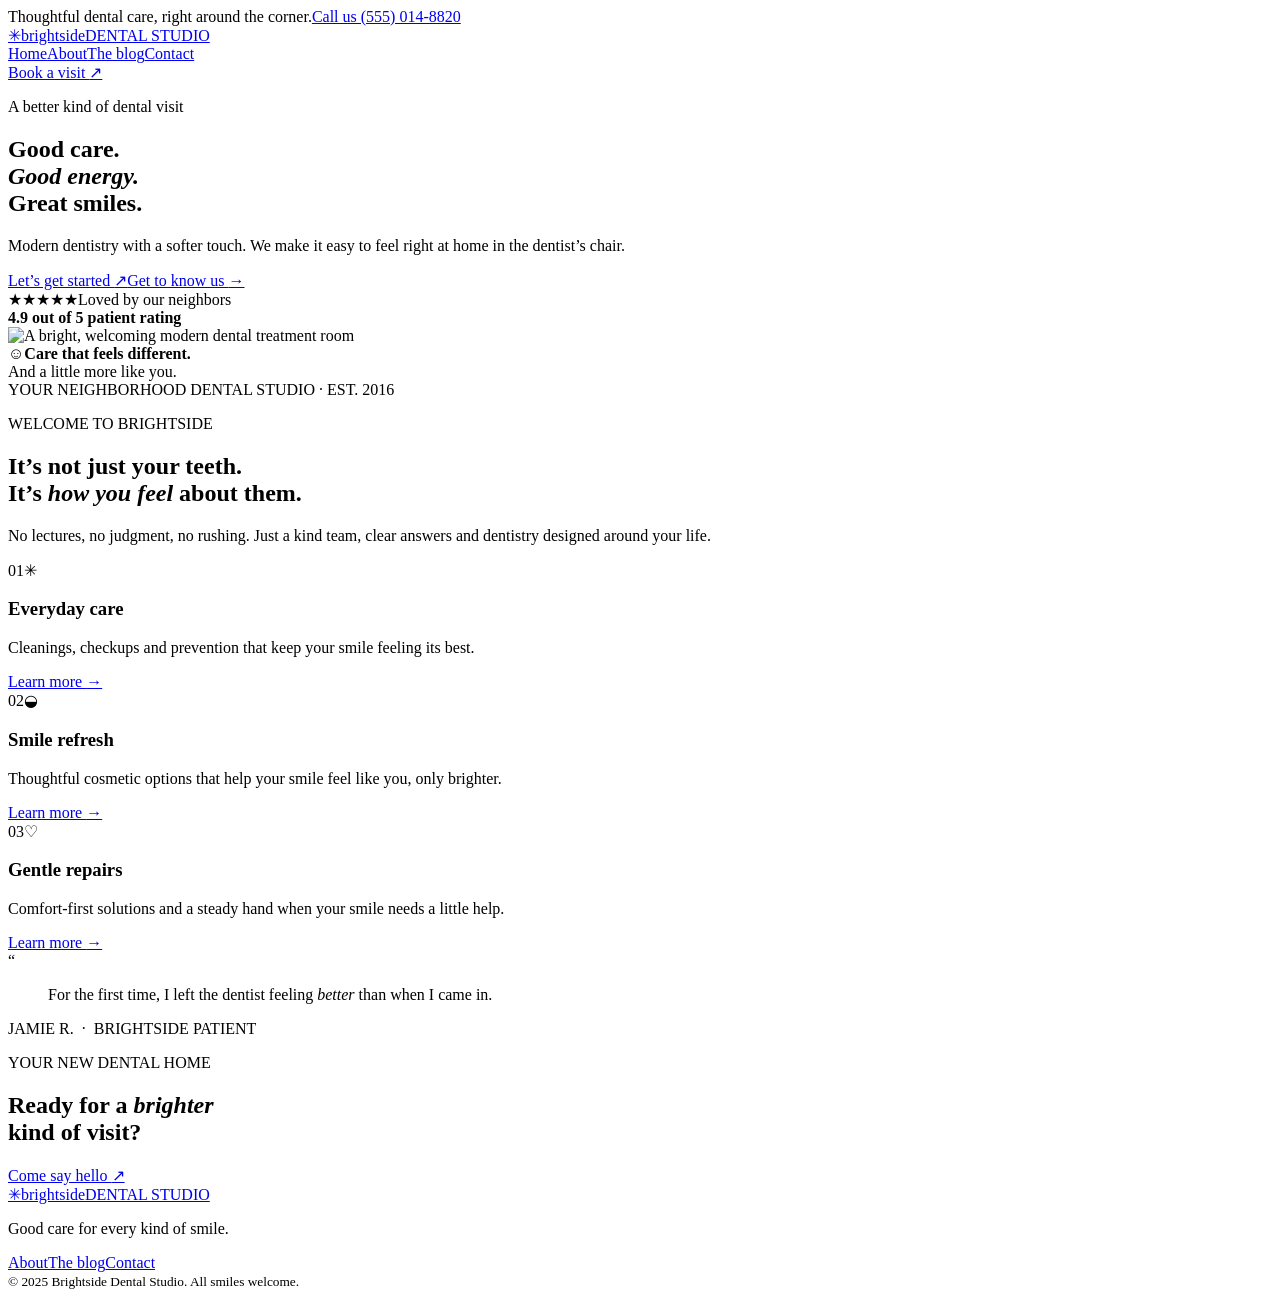
==== index.html @ 727a87dc "Add files via upload" ====
<!doctype html>
<html lang="en">
<head>
  <meta charset="utf-8">
  <meta name="viewport" content="width=device-width, initial-scale=1">
  <meta name="description" content="Gentle, thoughtful dental care for every smile at Brightside Dental Studio.">
  <title>Brightside Dental Studio | Feel good about your smile</title>
  <link rel="stylesheet" href="style/dental.css">
</head>
<body>
  <div class="topbar"><span>Thoughtful dental care, right around the corner.</span><a href="contact.html">Call us (555) 014-8820</a></div>
  <header class="site-header">
    <a class="brand" href="ai.html" aria-label="Brightside Dental Studio home"><span class="brand-mark">✳</span><span>brightside<span class="brand-small">DENTAL STUDIO</span></span></a>
    <nav class="main-nav" aria-label="Main navigation"><a class="active" href="ai.html">Home</a><a href="about.html">About</a><a href="blog.html">The blog</a><a href="contact.html">Contact</a></nav>
    <a class="button button-dark header-cta" href="contact.html">Book a visit <span aria-hidden="true">↗</span></a>
  </header>
  <main>
    <section class="hero">
      <div class="hero-copy">
        <p class="eyebrow"><span class="eyebrow-dot"></span> A better kind of dental visit</p>
        <h1>Good care.<br><em>Good energy.</em><br>Great smiles.</h1>
        <p class="hero-text">Modern dentistry with a softer touch. We make it easy to feel right at home in the dentist’s chair.</p>
        <div class="hero-actions"><a class="button button-dark" href="contact.html">Let’s get started <span aria-hidden="true">↗</span></a><a class="text-link" href="about.html">Get to know us <span aria-hidden="true">→</span></a></div>
        <div class="hero-note"><span class="note-stars" aria-label="5 stars">★★★★★</span><span>Loved by our neighbors<br><strong>4.9 out of 5 patient rating</strong></span></div>
      </div>
      <div class="hero-visual">
        <img src="https://images.unsplash.com/photo-1606811971618-4486d14f3f99?auto=format&amp;fit=crop&amp;w=1200&amp;q=85" alt="A bright, welcoming modern dental treatment room">
        <div class="floating-card"><span class="floating-icon">☺</span><span><strong>Care that feels different.</strong><br>And a little more like you.</span></div>
        <span class="visual-caption">YOUR NEIGHBORHOOD DENTAL STUDIO · EST. 2016</span>
      </div>
    </section>
    <section class="welcome section-pad">
      <p class="eyebrow">WELCOME TO BRIGHTSIDE</p>
      <h2>It’s not just your teeth.<br>It’s <em>how you feel</em> about them.</h2>
      <p class="section-intro">No lectures, no judgment, no rushing. Just a kind team, clear answers and dentistry designed around your life.</p>
      <div class="service-grid">
        <article class="service-card"><span class="service-number">01</span><span class="service-icon">✳</span><h3>Everyday care</h3><p>Cleanings, checkups and prevention that keep your smile feeling its best.</p><a href="about.html" aria-label="Learn about everyday care">Learn more <span>→</span></a></article>
        <article class="service-card"><span class="service-number">02</span><span class="service-icon">◒</span><h3>Smile refresh</h3><p>Thoughtful cosmetic options that help your smile feel like you, only brighter.</p><a href="about.html" aria-label="Learn about smile refresh services">Learn more <span>→</span></a></article>
        <article class="service-card"><span class="service-number">03</span><span class="service-icon">♡</span><h3>Gentle repairs</h3><p>Comfort-first solutions and a steady hand when your smile needs a little help.</p><a href="about.html" aria-label="Learn about gentle repairs">Learn more <span>→</span></a></article>
      </div>
    </section>
    <section class="quote-band"><span class="quote-mark">“</span><blockquote>For the first time, I left the dentist feeling <em>better</em> than when I came in.</blockquote><p>JAMIE R. &nbsp;·&nbsp; BRIGHTSIDE PATIENT</p></section>
    <section class="visit-cta"><div><p class="eyebrow">YOUR NEW DENTAL HOME</p><h2>Ready for a <em>brighter</em><br>kind of visit?</h2></div><a class="button button-light" href="contact.html">Come say hello <span aria-hidden="true">↗</span></a></section>
  </main>
  <footer class="site-footer"><a class="brand brand-footer" href="ai.html"><span class="brand-mark">✳</span><span>brightside<span class="brand-small">DENTAL STUDIO</span></span></a><p>Good care for every kind of smile.</p><div class="footer-links"><a href="about.html">About</a><a href="blog.html">The blog</a><a href="contact.html">Contact</a></div><small>© 2025 Brightside Dental Studio. All smiles welcome.</small></footer>
</body>
</html>
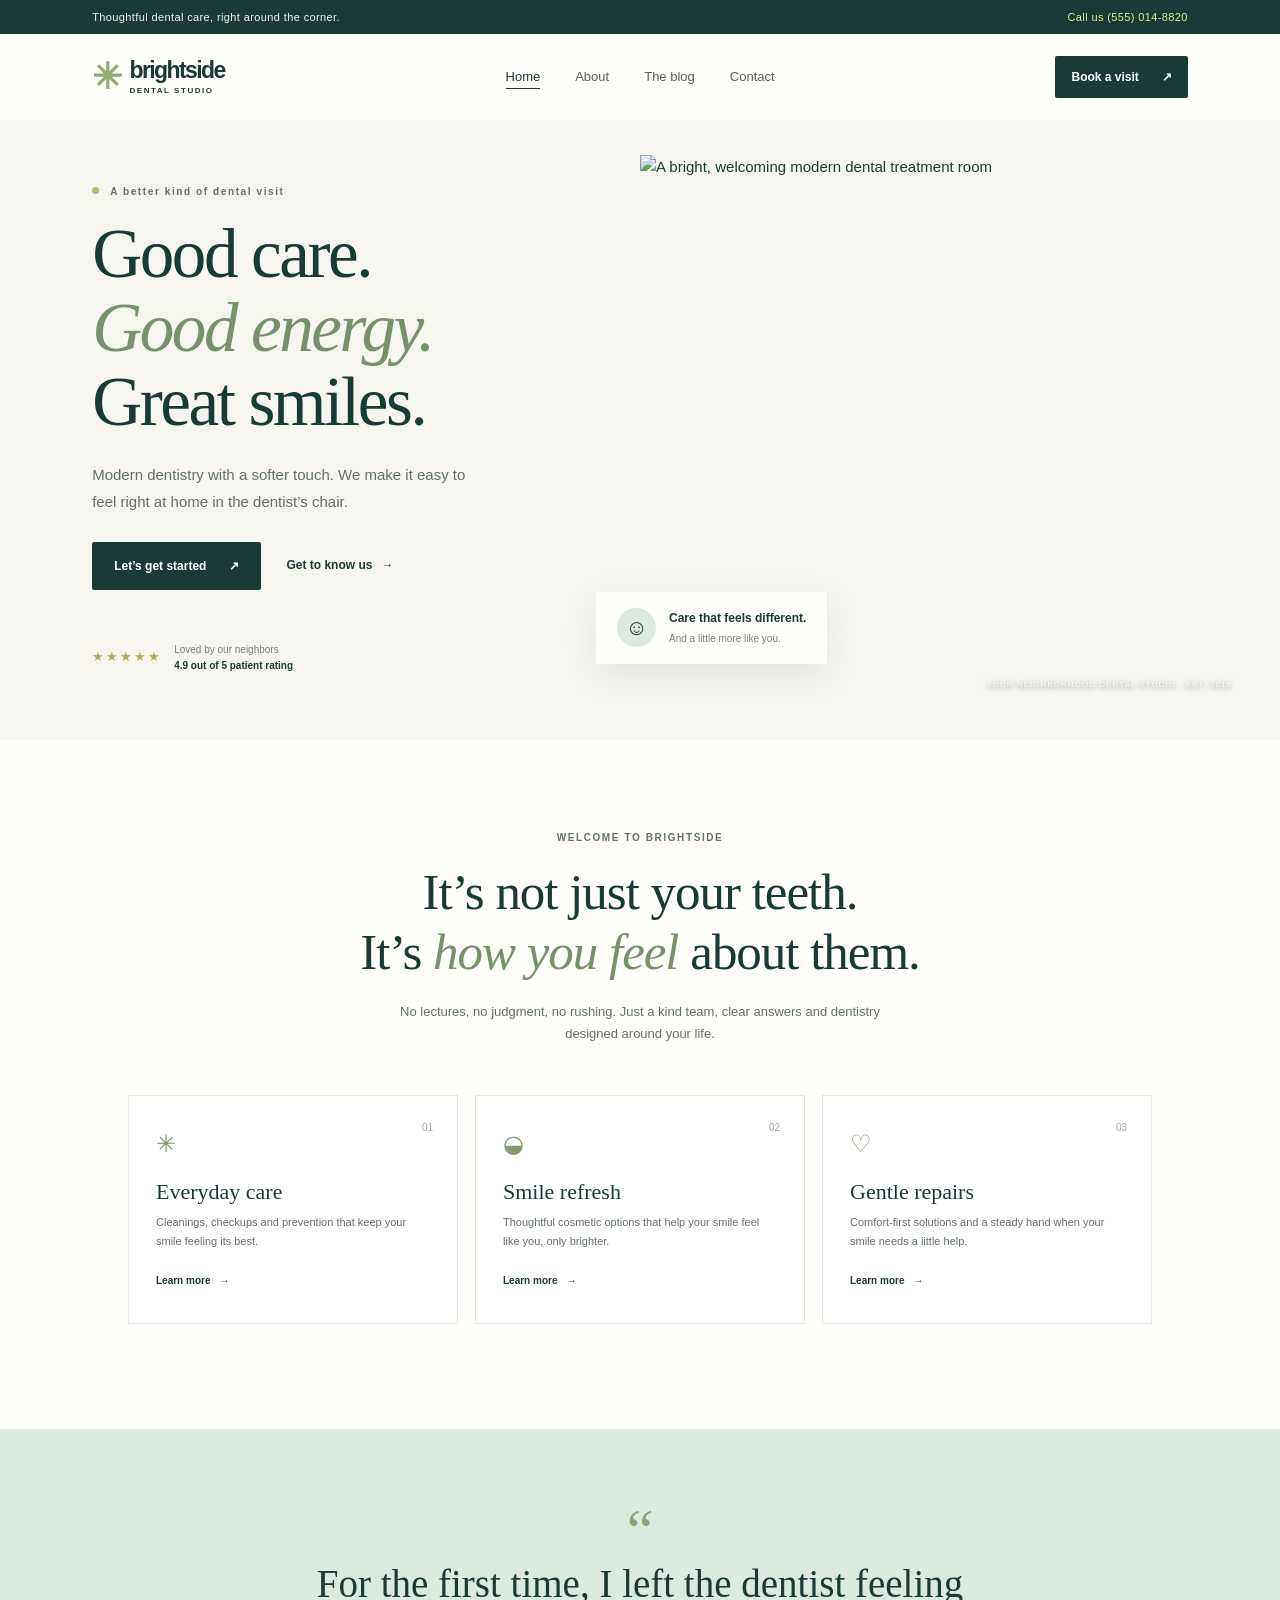
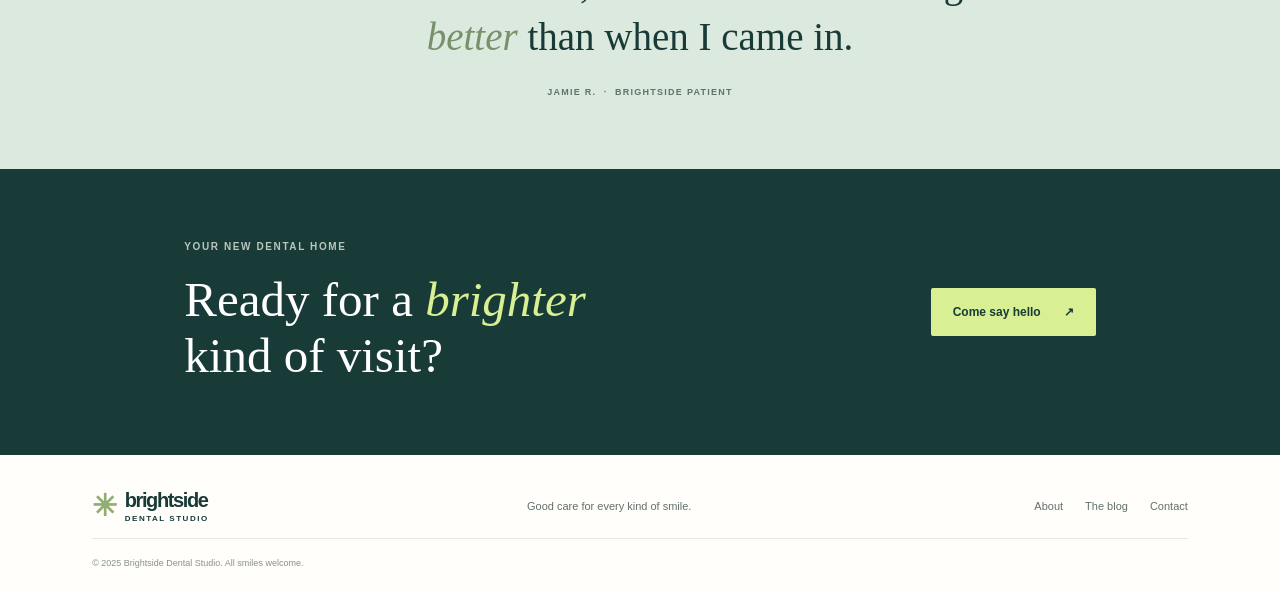
==== commit b2e64f46: "Refactor index.html for improved structure Updated HTML structure and fixed minor formatting issues." ====
--- a/index.html
+++ b/index.html
@@ -5,7 +5,7 @@
   <meta name="viewport" content="width=device-width, initial-scale=1">
   <meta name="description" content="Gentle, thoughtful dental care for every smile at Brightside Dental Studio.">
   <title>Brightside Dental Studio | Feel good about your smile</title>
-  <link rel="stylesheet" href="style/dental.css">
+  <link rel="stylesheet" href="dental.css">
 </head>
 <body>
   <div class="topbar"><span>Thoughtful dental care, right around the corner.</span><a href="contact.html">Call us (555) 014-8820</a></div>
@@ -44,4 +44,4 @@
   </main>
   <footer class="site-footer"><a class="brand brand-footer" href="ai.html"><span class="brand-mark">✳</span><span>brightside<span class="brand-small">DENTAL STUDIO</span></span></a><p>Good care for every kind of smile.</p><div class="footer-links"><a href="about.html">About</a><a href="blog.html">The blog</a><a href="contact.html">Contact</a></div><small>© 2025 Brightside Dental Studio. All smiles welcome.</small></footer>
 </body>
-</html>+</html>
--- a/dental.css
+++ b/dental.css
@@ -0,0 +1,11 @@
+@import url('https://fonts.googleapis.com/css2?family=DM+Sans:wght@400;500;600;700&family=DM+Serif+Display:ital@0;1&display=swap');
+:root{--ink:#193b38;--muted:#62706b;--cream:#f7f5ef;--paper:#fffefa;--green:#dce9df;--lime:#d8ef93;--line:#e7e8df;--serif:'DM Serif Display',Georgia,serif;--sans:'DM Sans',Arial,sans-serif}
+*{box-sizing:border-box}html{scroll-behavior:smooth}body{margin:0;color:var(--ink);background:var(--paper);font-family:var(--sans);font-size:15px;line-height:1.65}a{color:inherit;text-decoration:none}img{display:block;width:100%;object-fit:cover}.topbar{display:flex;justify-content:space-between;align-items:center;padding:8px 7.2%;background:var(--ink);color:#f7f5ef;font-size:11px;letter-spacing:.035em}.topbar a{color:var(--lime)}.site-header{height:86px;padding:0 7.2%;display:flex;align-items:center;justify-content:space-between;background:var(--paper)}.brand{display:inline-flex;gap:9px;align-items:center;color:var(--ink);font-size:23px;font-weight:700;letter-spacing:-.07em;line-height:1}.brand-mark{color:#90ad72;font-size:36px;line-height:.8}.brand-small{display:block;margin-top:5px;font-size:8px;font-weight:600;letter-spacing:.19em}.main-nav{display:flex;align-items:center;gap:35px;color:#56615d;font-size:13px}.main-nav a{transition:color .2s}.main-nav a:hover,.main-nav a.active{color:var(--ink)}.main-nav a.active{box-shadow:0 1px var(--ink)}.button{min-height:48px;display:inline-flex;align-items:center;justify-content:center;gap:23px;padding:0 22px;border:0;border-radius:2px;font:600 12px var(--sans);transition:transform .2s,background .2s;cursor:pointer}.button:hover{transform:translateY(-2px)}.button-dark{color:white;background:var(--ink)}.button-dark:hover{background:#2a514b}.button-light{color:var(--ink);background:var(--lime)}.header-cta{min-height:42px;padding:0 16px}
+.hero{min-height:578px;display:grid;grid-template-columns:1fr 1fr;background:var(--cream)}.hero-copy{align-self:center;max-width:580px;padding:64px 10% 66px 14.4%}.eyebrow{margin:0 0 16px;color:#63726b;font-size:10px;font-weight:700;letter-spacing:.16em}.eyebrow-dot{width:7px;height:7px;display:inline-block;margin-right:7px;border-radius:50%;background:#a4bf7c;vertical-align:1px}h1,h2,h3,p{margin-top:0}h1,h2{font-weight:400}.hero h1,.page-hero h1,.contact-heading h1,.blog-heading h1{margin:0 0 22px;font:400 clamp(50px,5.4vw,75px)/1.07 var(--serif);letter-spacing:-.035em}h1 em,h2 em,blockquote em{color:#77916a;font-weight:400}.hero-text{max-width:390px;margin-bottom:27px;color:var(--muted);font-size:15px;line-height:1.8}.hero-actions{display:flex;align-items:center;gap:25px}.text-link{display:inline-flex;align-items:center;gap:9px;color:var(--ink);font-size:12px;font-weight:700}.text-link span,.service-card a span{transition:transform .2s}.text-link:hover span,.service-card a:hover span{transform:translateX(4px)}.hero-note{display:flex;gap:12px;align-items:center;margin-top:52px;color:#77827c;font-size:10px;line-height:1.6}.hero-note strong{color:var(--ink);font-size:10px}.note-stars{color:#b7a65c;letter-spacing:2px;font-size:13px}.hero-visual{position:relative;min-height:578px;padding:35px 7.5% 35px 0}.hero-visual>img{height:100%;min-height:508px}.floating-card{position:absolute;bottom:76px;left:-44px;display:flex;align-items:center;gap:13px;padding:16px 21px;background:var(--paper);box-shadow:0 10px 35px #18342a16;color:#77827c;font-size:10px;line-height:1.8}.floating-card strong{color:var(--ink);font-size:12px}.floating-icon{width:39px;height:39px;display:grid;place-items:center;border-radius:50%;background:var(--green);color:var(--ink);font-size:22px}.visual-caption{position:absolute;right:7.5%;bottom:48px;color:white;font-size:8px;letter-spacing:.13em;text-shadow:0 1px 5px #0008}
+.section-pad{padding:90px 10% 105px;text-align:center}.welcome h2,.story-copy h2,.values-section h2,.blog-list-heading h2{margin:0;font:400 clamp(36px,4vw,51px)/1.18 var(--serif);letter-spacing:-.02em}.section-intro{max-width:495px;margin:19px auto 51px;color:var(--muted);font-size:13px}.service-grid{display:grid;grid-template-columns:repeat(3,1fr);gap:17px;text-align:left}.service-card{position:relative;min-height:229px;padding:28px 27px 24px;border:1px solid var(--line);background:#fff}.service-number{position:absolute;top:24px;right:24px;color:#a3aaa3;font-size:10px}.service-icon{display:block;margin-bottom:15px;color:#829b70;font-size:24px}.service-card h3{margin-bottom:8px;font:400 22px var(--serif)}.service-card p{margin-bottom:17px;color:var(--muted);font-size:11px;line-height:1.7}.service-card a{display:inline-flex;gap:9px;font-size:10px;font-weight:700}.quote-band{padding:74px 20px 70px;text-align:center;background:var(--green)}.quote-mark{display:block;height:43px;color:#8ca47a;font:60px/.9 var(--serif)}.quote-band blockquote{max-width:650px;margin:12px auto 21px;font:400 clamp(25px,3.2vw,39px)/1.35 var(--serif)}.quote-band p{margin:0;color:#60736a;font-size:9px;font-weight:700;letter-spacing:.14em}.visit-cta{display:flex;align-items:center;justify-content:space-between;padding:70px 14.4%;background:var(--ink);color:white}.visit-cta .eyebrow{color:#b8c5bb}.visit-cta h2{margin:0;font:400 clamp(35px,4vw,49px)/1.15 var(--serif)}.visit-cta h2 em{color:var(--lime)}.site-footer{display:grid;grid-template-columns:1.3fr 1fr 1fr;align-items:center;gap:15px;padding:35px 7.2% 20px}.brand-footer{font-size:20px}.brand-footer .brand-mark{font-size:30px}.site-footer>p{margin:0;color:var(--muted);font-size:11px}.footer-links{display:flex;justify-content:flex-end;gap:22px;color:var(--muted);font-size:11px}.footer-links a:hover{color:var(--ink)}.site-footer small{grid-column:1/-1;padding-top:17px;border-top:1px solid var(--line);color:#89918b;font-size:9px}
+.page-hero{display:grid;grid-template-columns:1fr 1fr;align-items:center;gap:7%;padding:58px 10% 63px 14.4%;background:var(--cream)}.page-hero h1{font-size:clamp(48px,5vw,68px)}.page-hero .hero-text{margin:0}.page-hero img{height:370px}.story-section{display:grid;grid-template-columns:1fr 1fr;align-items:center;gap:10%;padding:95px 14.4%}.story-image img{height:410px}.story-copy h2{margin-bottom:23px}.story-copy>p:not(.eyebrow){color:var(--muted);font-size:13px}.story-copy .text-link{margin-top:8px}.values-section{padding:79px 14.4% 92px;background:var(--cream);text-align:center}.values-section h2{margin-bottom:40px}.values-grid{display:grid;grid-template-columns:repeat(3,1fr);gap:35px;text-align:left}.values-grid article{padding-top:18px;border-top:1px solid #d9ded4}.values-grid article>span{color:#83966d;font-size:10px}.values-grid h3{margin:14px 0 8px;font:400 22px var(--serif)}.values-grid p{margin:0;color:var(--muted);font-size:11px}
+.contact-heading{padding:64px 14.4% 45px;background:var(--cream)}.contact-heading h1,.blog-heading h1{font-size:clamp(48px,5vw,67px)}.contact-heading>p:last-child,.blog-heading>p:last-child{margin:0;color:var(--muted)}.contact-layout{display:grid;grid-template-columns:.9fr 1.1fr;gap:10%;padding:54px 14.4% 80px}.contact-details{display:flex;flex-direction:column;gap:26px}.contact-detail{display:flex;gap:15px}.detail-icon{width:35px;height:35px;flex:0 0 35px;display:grid;place-items:center;border-radius:50%;background:var(--green);color:var(--ink)}.contact-detail h2,.hours-card h2{margin:0 0 3px;font:400 20px var(--serif)}.contact-detail p,.contact-detail a{margin:0;color:var(--muted);font-size:11px}.contact-detail a:hover{color:var(--ink)}.hours-card{margin-top:5px;padding:20px;background:var(--cream)}.hours-card h2{margin-bottom:11px}.hours-card p{display:flex;justify-content:space-between;gap:12px;margin:7px 0;color:var(--muted);font-size:10px}.hours-card p span:first-child{color:var(--ink);font-weight:600}.contact-form{padding:27px 30px;border:1px solid var(--line)}.contact-form h2{margin:0 0 19px;font:400 32px var(--serif)}.contact-form label{display:block;margin:12px 0 5px;color:var(--ink);font-size:10px;font-weight:600}.contact-form input,.contact-form select,.contact-form textarea{width:100%;padding:11px 12px;border:1px solid #dfe3dd;border-radius:0;background:#fff;color:var(--ink);font:11px var(--sans)}.contact-form input:focus,.contact-form select:focus,.contact-form textarea:focus{outline:2px solid #a9bf91;outline-offset:1px}.contact-form textarea{resize:vertical}.contact-form button{margin-top:17px}.form-note{margin:11px 0 0;color:#7a8580;font-size:9px}
+.map-panel{min-height:340px;position:relative;display:grid;grid-template-columns:42% 58%;overflow:hidden;background:#e6ecdf}.map-overlay{z-index:1;align-self:center;padding:35px 12% 35px 34.3%}.map-overlay h2{margin:0 0 12px;font:400 37px/1.2 var(--serif)}.map-overlay>p:not(.eyebrow){color:var(--muted);font-size:11px}.map-overlay .button{margin-top:8px}.map-art{position:relative;min-height:340px;overflow:hidden;background-color:#e7e9de;background-image:linear-gradient(35deg,transparent 47%,#f8f6ec 48%,#f8f6ec 53%,transparent 54%),linear-gradient(130deg,transparent 46%,#f8f6ec 47%,#f8f6ec 52%,transparent 53%),linear-gradient(90deg,transparent 70%,#d7e5d1 70%)}.map-road{position:absolute;background:#faf8f0;box-shadow:0 0 0 1px #dce0d4}.road-one{width:120%;height:22px;top:45%;left:-10%;transform:rotate(-18deg)}.road-two{width:20px;height:140%;top:-20%;left:56%;transform:rotate(12deg)}.road-three{width:120%;height:18px;top:75%;left:-10%;transform:rotate(10deg)}.map-park{position:absolute;top:12%;right:10%;padding:31px 25px;border-radius:48% 42% 45% 38%;background:#cfdfc5;color:#6c8568;font-size:8px;letter-spacing:.12em}.map-pin{position:absolute;top:38%;left:43%;display:grid;width:49px;height:49px;place-content:center;border-radius:50% 50% 50% 0;transform:rotate(-45deg);background:var(--ink);color:var(--lime);text-align:center;font-size:18px;box-shadow:0 4px 12px #163a3530}.map-pin small{transform:rotate(45deg);color:white;font-size:5px;letter-spacing:.08em}.map-label{position:absolute;color:#8c9587;font-size:7px;letter-spacing:.15em}.label-one{top:54%;left:13%;transform:rotate(-18deg)}.label-two{top:82%;left:60%;transform:rotate(10deg)}
+.blog-heading{padding:65px 14.4% 54px;text-align:center;background:var(--cream)}.blog-heading .eyebrow{margin-bottom:14px}.featured-post{display:grid;grid-template-columns:1.1fr .9fr;align-items:center;gap:7%;padding:60px 14.4% 73px}.featured-image,.blog-card-image{position:relative;display:block;overflow:hidden}.featured-image img{height:360px;transition:transform .4s}.featured-image:hover img,.blog-card-image:hover img{transform:scale(1.035)}.featured-image>span,.blog-card-image>span{position:absolute;bottom:14px;left:14px;padding:7px 10px;background:var(--lime);color:var(--ink);font-size:8px;font-weight:700;letter-spacing:.1em}.post-meta{margin:0 0 11px;color:#849087;font-size:9px;font-weight:700;letter-spacing:.12em}.featured-copy h2{margin:0 0 13px;font:400 37px/1.2 var(--serif)}.featured-copy>p:not(.post-meta){margin-bottom:19px;color:var(--muted);font-size:12px}.blog-list-section{padding:73px 14.4% 90px;background:var(--cream)}.blog-list-heading{display:flex;align-items:end;justify-content:space-between;margin-bottom:32px}.blog-list-heading h2{font-size:39px}.blog-list-heading>span{padding-bottom:6px;color:var(--muted);font-size:11px}.blog-grid{display:grid;grid-template-columns:repeat(3,1fr);gap:22px}.blog-card-image img{height:190px;transition:transform .4s}.blog-card .post-meta{margin:17px 0 8px;font-size:8px}.blog-card h3{margin:0 0 8px;font:400 21px/1.3 var(--serif)}.blog-card>p:not(.post-meta){min-height:53px;margin-bottom:10px;color:var(--muted);font-size:10px}.blog-card .text-link{font-size:10px}
+@media(max-width:850px){.site-header{padding:0 5%}.topbar{padding-right:5%;padding-left:5%}.main-nav{gap:18px}.hero-copy{padding-left:10%}.section-pad{padding-right:7%;padding-left:7%}.page-hero,.contact-heading,.blog-heading{padding-right:8%;padding-left:8%}.story-section,.contact-layout,.featured-post,.blog-list-section{padding-right:8%;padding-left:8%}.values-section{padding-right:8%;padding-left:8%}.visit-cta{padding-right:9%;padding-left:9%}.map-overlay{padding-left:19%}}
+@media(max-width:620px){.topbar{justify-content:center;gap:14px;font-size:9px}.site-header{height:auto;min-height:74px;flex-wrap:wrap;gap:13px;padding-top:13px;padding-bottom:13px}.brand{font-size:20px}.brand-mark{font-size:31px}.header-cta{min-height:36px;gap:9px;padding:0 11px;font-size:10px}.main-nav{order:3;width:100%;justify-content:space-between;gap:10px;padding-top:5px;font-size:11px}.hero{display:flex;flex-direction:column}.hero-copy{width:100%;padding:54px 8% 38px}.hero h1{font-size:57px}.hero-visual{min-height:340px;padding:0 7% 25px}.hero-visual>img{min-height:300px;height:300px}.floating-card{bottom:49px;left:3%}.visual-caption{right:9%;bottom:36px}.hero-note{margin-top:33px}.section-pad{padding-top:63px;padding-bottom:68px}.service-grid,.values-grid,.blog-grid{grid-template-columns:1fr}.service-card{min-height:auto}.quote-band{padding:55px 8%}.visit-cta{align-items:flex-start;flex-direction:column;gap:23px;padding:54px 8%}.site-footer{grid-template-columns:1fr auto;padding:29px 7% 18px}.site-footer>p{grid-column:1/-1;grid-row:2}.footer-links{grid-column:1/-1;grid-row:3;justify-content:flex-start}.site-footer small{grid-row:4}.page-hero,.story-section,.contact-layout,.featured-post{grid-template-columns:1fr}.page-hero{gap:28px;padding-top:48px;padding-bottom:45px}.page-hero img{height:270px}.story-section{gap:30px;padding-top:60px;padding-bottom:65px}.story-image img{height:300px}.values-section{padding-top:60px;padding-bottom:65px}.values-grid{gap:25px}.contact-heading{padding-top:48px;padding-bottom:35px}.contact-layout{gap:35px;padding-top:35px;padding-bottom:55px}.contact-form{padding:22px 18px}.map-panel{grid-template-columns:1fr}.map-overlay{padding:42px 8%}.map-art{min-height:260px}.blog-heading{padding-top:48px;padding-bottom:42px}.featured-post{gap:25px;padding-top:40px;padding-bottom:52px}.featured-image img{height:255px}.featured-copy h2{font-size:31px}.blog-list-section{padding-top:52px;padding-bottom:60px}.blog-list-heading{align-items:flex-start;flex-direction:column;gap:7px}.blog-grid{gap:34px}.blog-card-image img{height:220px}.blog-card>p:not(.post-meta){min-height:0}}
